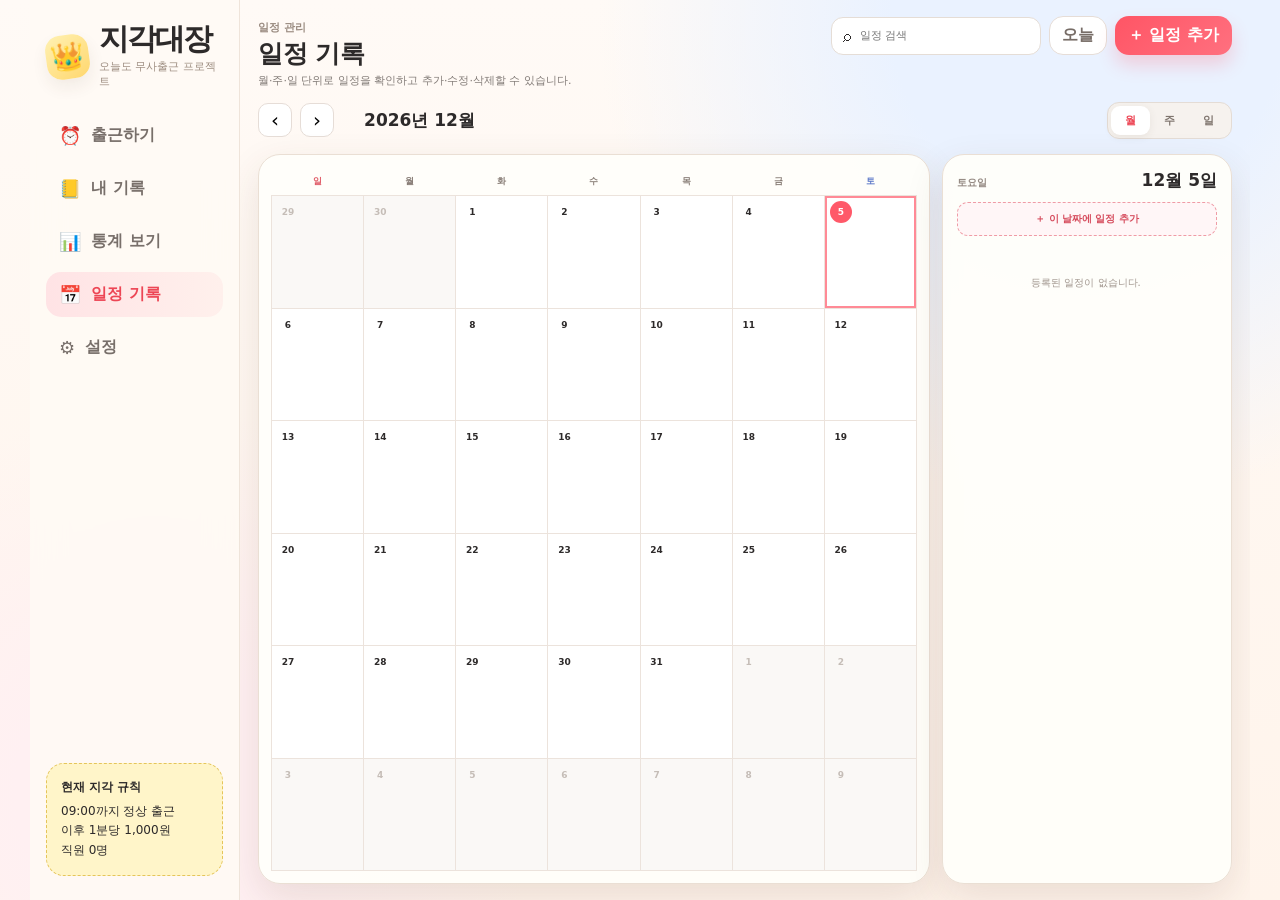
==== calendar.html @ e195a618 "first commit 일정과 지각 벌금 구현" ====
<!doctype html>
<html lang="ko">
<head>
  <meta charset="utf-8">
  <meta name="viewport" content="width=device-width,initial-scale=1">
  <meta name="theme-color" content="#fff7ed">
  <title>일정 기록 | 지각대장</title>
  <link rel="icon" type="image/svg+xml" href="./favicon.svg">
  <link rel="stylesheet" href="./style.css">
</head>
<body data-page="calendar">
<div class="app-shell">
  <aside class="sidebar">
    <div class="brand"><div class="brand-mark">👑</div><div><h1>지각대장</h1><p>오늘도 무사출근 프로젝트</p></div></div>
    <nav class="nav">
      <a class="nav-item" href="./index.html"><span class="nav-emoji">⏰</span><span>출근하기</span></a>
      <a class="nav-item" href="./records.html"><span class="nav-emoji">📒</span><span>내 기록</span></a>
      <a class="nav-item" href="./stats.html"><span class="nav-emoji">📊</span><span>통계 보기</span></a>
      <a class="nav-item active" href="./calendar.html"><span class="nav-emoji">📅</span><span>일정 기록</span></a>
      <a class="nav-item" href="./settings.html"><span class="nav-emoji">⚙️</span><span>설정</span></a>
    </nav>
    <div class="sidebar-note"><strong>현재 지각 규칙</strong><p><span id="ruleStart">09:00</span>까지 정상 출근<br>이후 1분당 <span id="ruleFee">1,000원</span><br><span id="ruleEmployees">직원 0명</span></p></div>
  </aside>

  <main class="calendar-page-v19">
    <header class="calendar-head-v19">
      <div>
        <span class="eyebrow">일정 관리</span>
        <h2>일정 기록</h2>
        <p>월·주·일 단위로 일정을 확인하고 추가·수정·삭제할 수 있습니다.</p>
      </div>
      <div class="calendar-head-actions-v19">
        <div class="calendar-search-v19"><span>⌕</span><input id="calendarSearch" type="search" placeholder="일정 검색"></div>
        <button class="ghost-btn big" id="calendarTodayBtn" type="button">오늘</button>
        <button class="primary-btn calendar-add-v19" id="calendarAddBtn" type="button">＋ 일정 추가</button>
      </div>
    </header>

    <section class="calendar-toolbar-v19">
      <div class="calendar-nav-v19">
        <button id="calendarPrevBtn" type="button" aria-label="이전">‹</button>
        <button id="calendarNextBtn" type="button" aria-label="다음">›</button>
        <strong id="calendarTitle">2026년 9월</strong>
      </div>
      <div class="calendar-segment-v19" role="group" aria-label="보기 방식">
        <button class="active" data-cal-view="month" type="button">월</button>
        <button data-cal-view="week" type="button">주</button>
        <button data-cal-view="day" type="button">일</button>
      </div>
    </section>

    <section class="calendar-workspace-v19">
      <article class="card calendar-main-v19">
        <div id="calendarView" class="calendar-view-v19"></div>
      </article>
      <aside class="card calendar-agenda-v19">
        <div class="agenda-date-v19"><span id="agendaWeekday">오늘</span><strong id="agendaDate">9월 22일</strong></div>
        <button class="agenda-add-v19" id="agendaAddBtn" type="button">＋ 이 날짜에 일정 추가</button>
        <div id="agendaList" class="agenda-list-v19"></div>
      </aside>
    </section>
  </main>
</div>

<dialog id="eventDialog" class="event-dialog-v19">
  <form id="eventForm" method="dialog" class="event-form-v19">
    <div class="dialog-head"><h3 id="eventDialogTitle">새 일정</h3><button type="button" id="eventCloseBtn">✕</button></div>
    <input id="eventId" type="hidden">
    <label>제목<input id="eventTitleInput" type="text" maxlength="60" placeholder="일정 제목" required></label>
    <label>날짜<input id="eventDateInput" type="date" required></label>
    <label class="all-day-field-v20">
      <span>종일 일정</span>
      <span class="all-day-control-v20">
        <span class="all-day-text-v20">종일 일정으로 등록</span>
        <input id="eventAllDayInput" type="checkbox">
      </span>
    </label>
    <div class="event-two-v19" id="eventTimeRow">
      <label>시작<input id="eventStartInput" type="time" value="09:00"></label>
      <label>종료<input id="eventEndInput" type="time" value="10:00"></label>
    </div>
    <div class="event-two-v19">
      <label>분류<select id="eventCategoryInput"><option value="work">업무</option><option value="important">중요</option><option value="personal">개인</option><option value="etc">기타</option></select></label>
      <label>반복<select id="eventRepeatInput"><option value="none">반복 안 함</option><option value="daily">매일</option><option value="weekly">매주</option><option value="monthly">매월</option></select></label>
    </div>
    <label>메모<textarea id="eventNotesInput" rows="4" maxlength="500" placeholder="메모를 입력하세요"></textarea></label>
    <div class="event-dialog-actions-v19">
      <button class="ghost-btn danger-ghost-v19" id="eventDeleteBtn" type="button">삭제</button>
      <span></span>
      <button class="ghost-btn" id="eventCancelBtn" type="button">취소</button>
      <button class="primary-btn" id="eventSaveBtn" type="submit">저장</button>
    </div>
  </form>
</dialog>

<script src="./app.js"></script>
<script src="./calendar.js"></script>
</body>
</html>
---- style.css ----
:root{--bg:#fff9f3;--paper:#fffefa;--ink:#2d2a2a;--muted:#817a76;--red:#ff5565;--red2:#ff707f;--line:#eadfd4;--yellow-soft:#fff5c9;--shadow:0 14px 38px rgba(87,60,41,.12);--radius:22px}
*{box-sizing:border-box}html,body{margin:0;height:100%;overflow:hidden;font-family:Pretendard,"Noto Sans KR",system-ui,-apple-system,sans-serif;color:var(--ink);background:radial-gradient(circle at 85% 2%,#eaf2ff 0 14%,transparent 35%),radial-gradient(circle at 12% 88%,#fff0f2 0 10%,transparent 28%),linear-gradient(180deg,#fffaf6,#fff4eb)}a{text-decoration:none;color:inherit}button,input{font:inherit}
.app-shell{width:min(1220px,calc(100vw - 28px));height:100dvh;margin:0 auto;display:grid;grid-template-columns:210px minmax(0,1fr)}
.sidebar{height:100dvh;padding:24px 16px;border-right:1px solid #efe4da;background:rgba(255,250,245,.92);backdrop-filter:blur(16px);display:flex;flex-direction:column;gap:24px}.brand{display:flex;gap:10px;align-items:center}.brand-mark{width:44px;height:44px;display:grid;place-items:center;border-radius:15px;background:linear-gradient(145deg,#fff1b2,#ffd76e);box-shadow:0 8px 16px rgba(87,60,41,.08);font-size:27px;transform:rotate(-8deg)}.brand h1{font-size:30px;line-height:1;margin:0;font-weight:950;letter-spacing:-2px}.brand p{margin:5px 0 0;color:#9d8d80;font-size:11px}.nav{display:grid;gap:8px}.nav-item{display:flex;gap:10px;align-items:center;padding:12px 13px;border-radius:15px;color:#786f6a;font-weight:800}.nav-item:hover,.nav-item.active{background:linear-gradient(90deg,#ffe3e5,#fff0ec);color:#ed4655}.nav-emoji{font-size:18px}.sidebar-note{margin-top:auto;background:var(--yellow-soft);border:1px dashed #e5c55a;border-radius:18px;padding:14px;font-size:12px;line-height:1.65}.sidebar-note p{margin:4px 0 0}
.main-page{height:100dvh;overflow:hidden;padding:18px 20px 16px;min-width:0}.page-head{height:88px;display:flex;align-items:flex-start;justify-content:space-between;gap:16px}.eyebrow{font-size:11px;color:#9a8b80;font-weight:800}.page-head h2{margin:3px 0 5px;font-size:25px;letter-spacing:-.5px}.page-head p{margin:0;color:var(--muted);font-size:12px}.clock-box{background:#252427;color:#fff;border-radius:16px;padding:9px 16px;min-width:160px;text-align:center;box-shadow:var(--shadow)}.clock-box span{display:block;color:#c7c1bd;font-size:10px}.clock-box strong{font-size:21px;letter-spacing:1px}.clock-box.mini strong{font-size:18px}
.card{background:rgba(255,254,250,.97);border:1px solid var(--line);border-radius:var(--radius);box-shadow:var(--shadow);min-width:0}.section-heading{display:flex;justify-content:space-between;align-items:center;margin-bottom:10px}.section-heading.compact{margin-bottom:12px}.section-heading>div{display:flex;gap:8px;align-items:center}.section-heading h3{margin:0;font-size:16px}.primary-btn,.ghost-btn{display:inline-flex;align-items:center;justify-content:center;border:0;border-radius:14px;padding:12px 16px;font-weight:900;cursor:pointer}.primary-btn{background:linear-gradient(135deg,var(--red),var(--red2));color:#fff;box-shadow:0 10px 18px rgba(255,79,95,.22)}.ghost-btn{border:1px solid #e6ddd7;background:#fff;color:#776d67;padding:8px 12px}.status-pill{font-size:10px;background:#edf7ee;color:#417f49;border:1px solid #cde8d1;border-radius:99px;padding:6px 9px;font-weight:800;white-space:nowrap}

/* merged landing */
.landing-grid{height:calc(100dvh - 124px);display:grid;grid-template-columns:repeat(3,minmax(0,1fr));grid-template-rows:minmax(300px,1.08fr) minmax(260px,.92fr);gap:14px}.hero-panel{grid-column:1/-1;position:relative;overflow:hidden;background:#edf3fc}.hero-bg{position:absolute;inset:0;width:100%;height:100%;object-fit:cover;object-position:center center}.duck-runner{position:absolute;left:50%;bottom:2%;width:min(25vw,320px);height:auto;z-index:2;transform-origin:center bottom;animation:duckRun .95s ease-in-out infinite;filter:drop-shadow(0 12px 14px rgba(0,0,0,.12))}.duck-shadow{position:absolute;left:50%;bottom:2%;width:min(18vw,220px);height:18px;border-radius:999px;background:radial-gradient(ellipse,rgba(70,55,45,.28),transparent 70%);transform:translateX(-50%);z-index:1;animation:shadowRun .95s ease-in-out infinite}.hero-overlay-badge{position:absolute;left:18px;bottom:16px;z-index:3;background:rgba(255,255,255,.92);border:1px solid rgba(66,55,48,.12);border-radius:999px;padding:8px 12px;font-size:10px;font-weight:900}
.summary-card{padding:18px;display:flex;flex-direction:column;gap:14px}.summary-title{display:flex;justify-content:space-between;gap:10px}.kicker{font-size:12px;color:#9d8d80;font-weight:800}.summary-title strong{display:block;font-size:34px;color:#d91e32;margin-top:4px}.summary-title p{margin:3px 0 0;color:#776e67;font-size:12px}.summary-metrics{display:grid;grid-template-columns:repeat(2,1fr);gap:10px;flex:1}.summary-metrics div{background:#fff7f4;border:1px solid #f0e1d8;border-radius:14px;padding:14px 10px;text-align:center}.summary-metrics b{display:block;font-size:18px}.summary-metrics span{font-size:10px;color:#948a84}
.checkin-card{padding:18px}.checkin-form{display:grid;gap:12px}.checkin-form label{display:grid;gap:7px;font-size:12px;font-weight:800}.checkin-form input{width:100%;border:1px solid #ded8d3;border-radius:12px;padding:12px 13px;background:#fff}.checkin-form small{font-size:10px;color:#aaa09a}.checkin-form .primary-btn{margin-top:6px}
.compact-result{padding:18px;display:grid;grid-template-rows:auto 1fr auto;gap:14px}.result-message{display:grid;gap:6px}.result-message p{margin:0;font-size:11px;color:#837972}.danger-pill{justify-self:start;background:#eee;color:#666;padding:5px 10px;border-radius:99px;font-size:10px;font-weight:900}.danger-pill.late{background:#ff4f5f;color:#fff}.danger-pill.safe{background:#54bd73;color:#fff}.result-numbers{display:grid;grid-template-columns:repeat(3,1fr);gap:10px}.result-number{background:#fff7f4;border:1px solid #f0e1d8;border-radius:14px;padding:14px 10px;text-align:center}.result-number span{display:block;font-size:10px;color:#857b74;font-weight:800}.result-number b{font-size:22px}.result-number.fee b{color:#d91e32}.quote{align-self:end;font-weight:900;color:#566175;line-height:1.5;font-size:13px}

/* records */
.records-page-grid{height:calc(100dvh - 124px)}.table-card.full{height:100%;padding:18px;display:flex;flex-direction:column}.heading-actions{display:flex;align-items:center;gap:8px}.soft-label{background:#fff2f3;color:#ba5260;border-radius:999px;padding:6px 10px;font-size:10px;font-weight:900}.table-wrap{border:1px solid #f0e8df;border-radius:12px}.table-wrap.tall{flex:1;overflow:auto}table{width:100%;border-collapse:collapse;font-size:11px}th,td{padding:10px 8px;text-align:center;border-bottom:1px solid #eee4dd}th{position:sticky;top:0;background:#faf6f2;color:#786e67}tr:last-child td{border-bottom:none}.late-row{background:#fff2f3}.delete-btn{border:0;background:transparent;color:#bd6d74;cursor:pointer;font-weight:900}.empty-row td{padding:38px 8px;color:#9c928b}

/* stats */
.stats-page{height:calc(100dvh - 124px);display:grid;grid-template-rows:96px 1fr;gap:14px}.metric-grid.compact{display:grid;grid-template-columns:repeat(4,1fr);gap:10px}.metric{padding:13px 14px;display:flex;align-items:center;gap:10px}.metric>span{font-size:27px}.metric small{display:block;font-size:10px;font-weight:900;color:#665d57}.metric strong{display:block;font-size:20px;color:#d72d3f}.metric em{font-size:9px;color:#988f89;font-style:normal}.stats-charts{display:grid;grid-template-columns:1.2fr .8fr;gap:14px;min-height:0}.chart-card,.donut-card{padding:16px;min-height:0}.bar-chart{height:calc(100% - 10px);display:flex;align-items:flex-end;gap:4px;padding:12px 6px 24px;background:repeating-linear-gradient(to top,transparent 0 44px,#f3ece6 45px 46px);overflow:hidden}.bar-item{min-width:0;flex:1;height:100%;display:flex;align-items:flex-end;justify-content:center;position:relative}.bar{width:76%;min-height:2px;border-radius:5px 5px 2px 2px;background:linear-gradient(180deg,#ff9aa2,#ff5966);animation:growBar .65s ease both}.bar.today{background:linear-gradient(180deg,#7db4ff,#4f7bd9)}.bar-label{position:absolute;bottom:-18px;font-size:8px;color:#8b827c}.donut-wrap{height:calc(100% - 30px);display:grid;grid-template-columns:145px 1fr;gap:14px;align-items:center}.donut{width:145px;height:145px;border-radius:50%;display:grid;place-items:center;position:relative;background:conic-gradient(#ece9e5 0 100%)}.donut:after{content:"";width:84px;height:84px;background:#fffefa;border-radius:50%;position:absolute}.donut>div{z-index:2;text-align:center}.donut span{display:block;font-size:9px}.donut strong{font-size:14px}.legend{display:grid;gap:6px;font-size:9px;max-height:220px;overflow:auto}.legend-item{display:grid;grid-template-columns:9px 1fr auto;gap:6px;align-items:center}.legend-dot{width:9px;height:9px;border-radius:3px}

/* settings */
.settings-page{height:calc(100dvh - 124px);display:grid;place-items:center}.settings-card{width:min(520px,100%);padding:24px;display:grid;gap:16px}.settings-card label{display:grid;gap:7px;font-weight:800;font-size:12px}.settings-card input{width:100%;border:1px solid #ded8d3;border-radius:12px;padding:12px 13px;background:#fff}.settings-preview{padding:14px;border-radius:14px;background:#fff6d9;border:1px dashed #e5c55a}.settings-preview span{display:block;font-size:9px;color:#8c7a55}.settings-preview strong{font-size:13px}

@keyframes duckRun{0%,100%{transform:translate(-14px,0) rotate(-1deg)}25%{transform:translate(0,-9px) rotate(.5deg)}50%{transform:translate(14px,0) rotate(1deg)}75%{transform:translate(0,-8px) rotate(0)}}@keyframes shadowRun{0%,50%,100%{transform:translateX(-50%) scaleX(1);opacity:.26}25%,75%{transform:translateX(-50%) scaleX(.88);opacity:.16}}@keyframes growBar{from{transform:scaleY(.2);opacity:.3}to{transform:scaleY(1);opacity:1}}

@media(max-width:980px){.app-shell{width:100%;grid-template-columns:76px minmax(0,1fr)}.brand div:last-child,.nav-item span,.sidebar-note{display:none}.brand{justify-content:center}.nav-item{justify-content:center}.main-page{padding:14px}.landing-grid{grid-template-columns:1fr 1fr;grid-template-rows:minmax(240px,.95fr) repeat(2,minmax(180px,.5fr))}.hero-panel{grid-column:1/-1}.summary-card{grid-column:1/2}.checkin-card{grid-column:2/3}.compact-result{grid-column:1/-1}.duck-runner{width:min(28vw,270px)}.duck-shadow{width:min(20vw,170px)}.stats-page{grid-template-rows:154px 1fr}.metric-grid.compact{grid-template-columns:repeat(2,1fr)}.stats-charts{grid-template-columns:1fr 1fr}}
@media(max-width:680px){.app-shell{display:block}.sidebar{position:fixed;bottom:0;left:0;right:0;width:100%;height:62px;z-index:20;padding:6px 8px;border-top:1px solid #e9ddd4;border-right:0}.brand,.sidebar-note{display:none}.nav{grid-template-columns:repeat(4,1fr);display:grid}.nav-item{padding:8px 4px}.nav-emoji{font-size:17px}.main-page{height:calc(100dvh - 62px);padding:10px 10px 8px}.page-head{height:76px}.page-head p{display:none}.clock-box{min-width:122px;padding:8px 10px}.landing-grid,.records-page-grid,.stats-page,.settings-page{height:calc(100dvh - 150px)}.landing-grid{grid-template-columns:1fr;grid-template-rows:minmax(220px,.9fr) minmax(140px,.45fr) minmax(220px,.65fr) minmax(180px,.55fr)}.hero-panel,.summary-card,.checkin-card,.compact-result{grid-column:auto}.hero-bg{object-fit:cover}.duck-runner{width:54%;left:50%}.duck-shadow{width:36%;height:14px}.summary-title strong{font-size:28px}.summary-metrics{grid-template-columns:repeat(4,1fr);gap:6px}.summary-metrics div{padding:10px 6px}.result-numbers{grid-template-columns:repeat(3,1fr);gap:6px}.result-number{padding:10px 6px}.result-number b{font-size:18px}.quote{font-size:11px}.stats-page{grid-template-rows:120px 1fr}.metric-grid.compact{grid-template-columns:repeat(4,1fr);gap:5px}.metric{padding:7px;display:block;text-align:center}.metric>span{font-size:20px}.metric strong{font-size:15px}.metric em{display:none}.stats-charts{grid-template-columns:1fr}.donut-card{display:none}.table-card.full{padding:10px}th,td{padding:8px 5px;font-size:9px}.settings-card{padding:18px}}

/* v9 combined check-in home + centralized settings */
.combined-main{padding-bottom:14px}
.combined-head{height:82px}
.combined-grid{height:calc(100dvh - 112px);display:grid;grid-template-columns:minmax(0,1.35fr) minmax(320px,.8fr);grid-template-rows:minmax(0,1.25fr) auto auto;gap:12px;min-height:0}
.combined-hero{grid-row:1 / 4;position:relative;min-height:0;overflow:hidden;background:#eef3fb}
.combined-hero .hero-bg{object-fit:cover;object-position:center center}
.combined-duck{left:46%;bottom:2.5%;width:min(50%,390px)}
.combined-checkin{padding:16px;min-height:0}
.stacked-form{display:grid!important;grid-template-columns:1fr!important;gap:10px!important;height:auto!important}
.stacked-form label{display:grid;gap:5px;font-size:11px;font-weight:800}
.stacked-form select,.stacked-form input{width:100%;border:1px solid #ded8d3;border-radius:11px;padding:10px 11px;background:#fff;color:#34302e}
.stacked-form select:disabled{background:#f4f1ee;color:#aaa}
.stacked-form small{font-size:9px;color:#aaa09a}
.applied-rule{display:grid;grid-template-columns:1fr 1fr;gap:8px}
.applied-rule>div{background:#fff7f4;border:1px solid #f0e1d8;border-radius:12px;padding:9px 10px}
.applied-rule span{display:block;font-size:9px;color:#938983;font-weight:800}
.applied-rule strong{display:block;margin-top:2px;font-size:14px;color:#c74352}
.combined-summary{padding:13px 15px}
.combined-summary .summary-title{display:flex;justify-content:space-between;align-items:center}
.combined-summary .summary-title strong{display:block;font-size:25px;color:#d91e32}
.summary-mini{text-align:center;background:#fff3f4;border-radius:12px;padding:7px 10px;min-width:60px}.summary-mini span{display:block;font-size:15px;font-weight:900}.summary-mini small{font-size:8px;color:#9d8d80}
.compact-summary-metrics{display:grid;grid-template-columns:repeat(3,1fr);gap:7px;margin-top:8px}
.compact-summary-metrics>div{background:#faf7f3;border-radius:10px;padding:7px;text-align:center}.compact-summary-metrics b{display:block;font-size:14px}.compact-summary-metrics span{font-size:8px;color:#948a84}
.combined-result{padding:12px 14px;display:grid;grid-template-columns:1fr;gap:8px}
.combined-result .result-numbers{display:grid;grid-template-columns:repeat(3,1fr);gap:6px}
.combined-result .result-number{border-left:0;background:#faf7f3;border-radius:10px;padding:8px 9px}.combined-result .result-number b{font-size:19px}.combined-result .quote{font-size:10px}
.settings-wide{width:min(680px,100%)}
.settings-two-col{display:grid;grid-template-columns:1fr 1fr;gap:14px}.settings-card small{font-size:9px;color:#9b918a;font-weight:500}.employee-setting textarea{width:100%;resize:vertical;min-height:130px;border:1px solid #ded8d3;border-radius:12px;padding:11px 12px;font:inherit;background:#fff}.settings-preview em{display:block;margin-top:5px;font-style:normal;font-size:10px;color:#8d817a}
@media(max-width:900px){.combined-grid{grid-template-columns:1fr 330px}.combined-duck{width:55%;left:44%}.settings-two-col{grid-template-columns:1fr 1fr}}
@media(max-width:720px){.combined-head{height:72px}.combined-grid{height:calc(100dvh - 150px);grid-template-columns:1fr;grid-template-rows:42% 1fr;overflow:hidden}.combined-hero{grid-row:auto;min-height:0}.combined-checkin{overflow:auto}.combined-summary,.combined-result{display:none}.combined-duck{width:45%;left:48%}.settings-two-col{grid-template-columns:1fr}.settings-page{overflow:auto}.settings-card{margin-bottom:10px}.page-head p{display:none}}

/* v10 backup & restore */
.settings-page{overflow:auto;padding-bottom:10px}.settings-card.settings-wide{max-height:100%;overflow:auto}.backup-panel{margin-top:4px;padding-top:16px;border-top:1px dashed #e7dbd1;display:grid;gap:12px}.backup-head{display:flex;align-items:flex-start;justify-content:space-between;gap:16px}.backup-head h3{margin:2px 0 4px;font-size:17px}.backup-head p{margin:0;color:#8a817b;font-size:10px;line-height:1.55}.backup-badge{white-space:nowrap;background:#eef4ff;color:#4f6f9d;border:1px solid #d9e4f5;border-radius:999px;padding:6px 10px;font-size:10px;font-weight:900}.backup-actions{display:grid;grid-template-columns:auto 1fr auto;gap:8px;align-items:center}.restore-file-input{position:absolute;width:1px;height:1px;opacity:0;pointer-events:none}.restore-file-label{display:flex;align-items:center;justify-content:center;min-height:38px;padding:9px 12px;border:1px solid #e6ddd7;background:#fff;border-radius:11px;font-size:11px;font-weight:900;color:#776d67;cursor:pointer;overflow:hidden;text-overflow:ellipsis;white-space:nowrap}.restore-file-label:hover{background:#fff8f5}.restore-btn{padding:10px 15px;font-size:11px}.restore-btn:disabled{opacity:.45;cursor:not-allowed;box-shadow:none}.restore-file-info{padding:9px 11px;border-radius:10px;background:#faf7f4;color:#796f69;font-size:10px;min-height:34px;display:flex;align-items:center}.backup-notice{font-size:9px;color:#a2775d;line-height:1.5;padding-left:2px}@media(max-width:620px){.backup-head{display:grid}.backup-actions{grid-template-columns:1fr 1fr}.backup-actions .restore-btn{grid-column:1/-1}.settings-card.settings-wide{overflow:auto}}


/* v11 - rebuilt check-in UI: one viewport, no clipping */
.checkin-main-v11{
  height:100dvh;
  overflow:hidden;
  padding:16px 18px;
  display:grid;
  grid-template-rows:72px 68px minmax(0,1fr);
  gap:10px;
}
.checkin-topbar-v11{
  display:flex;
  justify-content:space-between;
  align-items:flex-start;
  gap:16px;
  min-width:0;
}
.checkin-topbar-v11 h2{margin:2px 0 3px;font-size:25px;letter-spacing:-.5px}
.checkin-topbar-v11 p{margin:0;color:var(--muted);font-size:11px;white-space:nowrap;overflow:hidden;text-overflow:ellipsis;max-width:680px}
.checkin-kpi-v11{
  display:grid;
  grid-template-columns:1.25fr repeat(4,1fr);
  gap:8px;
  min-height:0;
}
.kpi-chip-v11{
  min-width:0;
  background:rgba(255,254,250,.96);
  border:1px solid var(--line);
  border-radius:16px;
  padding:9px 12px;
  box-shadow:0 8px 20px rgba(87,60,41,.07);
  display:flex;
  flex-direction:column;
  justify-content:center;
}
.kpi-chip-v11 span{font-size:9px;color:#8f857e;font-weight:800}
.kpi-chip-v11 strong{font-size:18px;line-height:1.15;color:#2f3c58;white-space:nowrap;overflow:hidden;text-overflow:ellipsis}
.kpi-chip-v11:first-child strong{color:#d91e32;font-size:20px}
.checkin-workspace-v11{
  min-height:0;
  display:grid;
  grid-template-columns:minmax(0,1.25fr) minmax(330px,.8fr);
  gap:12px;
}
.hero-v11{
  min-height:0;
  position:relative;
  overflow:hidden;
  display:grid;
  place-items:center;
  background:linear-gradient(180deg,#eef3fb,#f8f0e4);
}
.hero-bg-v11{
  position:absolute;
  inset:0;
  width:100%;
  height:100%;
  object-fit:contain;
  object-position:center center;
  z-index:1;
}
.duck-v11{
  position:absolute;
  z-index:3;
  left:48%;
  bottom:3%;
  width:min(45%,340px);
  height:auto;
  transform-origin:center bottom;
  animation:duckRun .95s ease-in-out infinite;
  filter:drop-shadow(0 12px 14px rgba(0,0,0,.13));
}
.duck-shadow-v11{
  position:absolute;
  z-index:2;
  left:50%;
  bottom:3%;
  width:min(30%,210px);
  height:18px;
  border-radius:999px;
  background:radial-gradient(ellipse,rgba(70,55,45,.28),transparent 70%);
  transform:translateX(-50%);
  animation:shadowRun .95s ease-in-out infinite;
}
.checkin-side-v11{
  min-height:0;
  display:grid;
  grid-template-rows:minmax(0,1.12fr) minmax(190px,.88fr);
  gap:12px;
}
.input-card-v11{
  min-height:0;
  padding:14px 15px;
  overflow:hidden;
  display:flex;
  flex-direction:column;
}
.input-card-v11 .section-heading{margin-bottom:8px;flex:0 0 auto}
.status-pill{font-size:9px;padding:5px 8px;border-radius:999px;background:#edf7ee;color:#417f49;border:1px solid #cde8d1;font-weight:900;white-space:nowrap}
.form-v11{
  min-height:0;
  display:grid;
  grid-template-rows:auto auto auto auto;
  gap:8px;
  flex:1;
}
.field-v11{display:grid;gap:4px;min-height:0;font-size:11px;font-weight:900}
.field-v11 select,.field-v11 input{
  width:100%;
  min-height:38px;
  border:1px solid #ded8d3;
  border-radius:10px;
  padding:9px 10px;
  background:#fff;
  color:#34302e;
  outline:none;
}
.field-v11 select:focus,.field-v11 input:focus{border-color:#ff8e98;box-shadow:0 0 0 3px #fff0f1}
.field-v11 small{font-size:8.5px;color:#aaa09a;font-weight:500;line-height:1.25}
.rule-strip-v11{
  display:grid;
  grid-template-columns:1fr 1fr;
  gap:7px;
}
.rule-strip-v11>div{
  background:#fff7f4;
  border:1px solid #f1e2da;
  border-radius:10px;
  padding:8px 9px;
}
.rule-strip-v11 span{display:block;font-size:8px;color:#988d86;font-weight:800}
.rule-strip-v11 strong{display:block;font-size:14px;color:#334a73;white-space:nowrap}
.submit-v11{min-height:39px;padding:9px 12px;font-size:13px}
.result-v11{
  min-height:0;
  padding:12px 14px;
  display:grid;
  grid-template-rows:auto auto auto;
  gap:8px;
  overflow:hidden;
}
.result-head-v11{display:grid;grid-template-columns:auto minmax(0,1fr);gap:8px;align-items:start}
.result-head-v11 strong{display:block;font-size:12px;line-height:1.35;white-space:normal}
.result-head-v11 p{margin:2px 0 0;font-size:9px;color:#877d76;line-height:1.3}
.result-grid-v11{display:grid;grid-template-columns:repeat(3,minmax(0,1fr));gap:6px}
.result-grid-v11>div{background:#faf7f3;border:1px solid #eee5de;border-radius:10px;padding:8px 7px;min-width:0}
.result-grid-v11 span{display:block;font-size:8px;color:#8c827b;font-weight:800}
.result-grid-v11 b{display:block;font-size:17px;white-space:nowrap;overflow:hidden;text-overflow:ellipsis}
.result-grid-v11 .fee b{color:#d91e32}
.quote-v11{font-size:9.5px;line-height:1.35;color:#566175;white-space:nowrap;overflow:hidden;text-overflow:ellipsis}

@media(max-width:1050px){
  .checkin-main-v11{grid-template-rows:66px 60px minmax(0,1fr);padding:12px}
  .checkin-workspace-v11{grid-template-columns:minmax(0,1fr) 330px}
  .duck-v11{width:min(43%,290px);left:47%}
  .checkin-topbar-v11 p{max-width:520px}
  .kpi-chip-v11 strong{font-size:16px}
  .kpi-chip-v11:first-child strong{font-size:18px}
}
@media(max-width:860px){
  .checkin-main-v11{grid-template-rows:62px 56px minmax(0,1fr)}
  .checkin-workspace-v11{grid-template-columns:1fr 300px;gap:9px}
  .checkin-kpi-v11{gap:6px}.kpi-chip-v11{padding:7px 8px}
  .duck-v11{width:40%;left:46%}
  .field-v11 select,.field-v11 input{min-height:35px;padding:7px 9px}
  .input-card-v11{padding:11px 12px}.result-v11{padding:10px 11px}
}
@media(max-width:680px){
  body{overflow:hidden}
  .checkin-main-v11{height:calc(100dvh - 62px);grid-template-rows:58px 48px minmax(0,1fr);padding:8px;gap:7px}
  .checkin-topbar-v11 p{display:none}.checkin-topbar-v11 h2{font-size:20px}
  .checkin-topbar-v11 .clock-box{min-width:116px;padding:6px 8px}
  .checkin-topbar-v11 .clock-box strong{font-size:16px}
  .checkin-kpi-v11{grid-template-columns:1.35fr repeat(4,1fr);gap:4px}
  .kpi-chip-v11{padding:5px 6px;border-radius:10px}.kpi-chip-v11 span{font-size:7px}.kpi-chip-v11 strong,.kpi-chip-v11:first-child strong{font-size:13px}
  .checkin-workspace-v11{grid-template-columns:1fr;grid-template-rows:34% minmax(0,1fr);gap:7px}
  .checkin-side-v11{grid-template-rows:minmax(0,1fr) 132px;gap:7px}
  .hero-v11{min-height:0}.hero-bg-v11{object-fit:contain}.duck-v11{width:31%;left:47%;bottom:1%}.duck-shadow-v11{width:22%;height:10px;bottom:1%}
  .input-card-v11{padding:8px 9px}.input-card-v11 .section-heading{margin-bottom:4px}.section-heading h3{font-size:12px}
  .form-v11{gap:5px}.field-v11{font-size:9px;gap:2px}.field-v11 select,.field-v11 input{min-height:31px;padding:5px 7px;font-size:10px}.field-v11 small{display:none}
  .rule-strip-v11>div{padding:5px 6px}.rule-strip-v11 span{font-size:6.5px}.rule-strip-v11 strong{font-size:11px}.submit-v11{min-height:31px;padding:5px 8px;font-size:10px}
  .result-v11{padding:7px 8px;gap:5px}.result-head-v11 strong{font-size:9px}.result-head-v11 p{font-size:7px}.danger-pill{font-size:7px;padding:4px 6px}.result-grid-v11>div{padding:5px}.result-grid-v11 span{font-size:6.5px}.result-grid-v11 b{font-size:12px}.quote-v11{display:none}
}


/* v12 - clear character stage: no form/result container can cover the running duck */
.checkin-workspace-v11{
  grid-template-columns:minmax(0,1.38fr) minmax(340px,.82fr);
  align-items:stretch;
}
.hero-v12{
  min-width:0;
  min-height:0;
  position:relative;
  overflow:hidden;
  background:#eef3fb;
  isolation:isolate;
}
.hero-bg-v12{
  position:absolute;
  inset:0;
  width:100%;
  height:100%;
  object-fit:cover;
  object-position:center center;
  z-index:0;
}
.hero-v12::after{
  content:"";
  position:absolute;
  inset:0;
  z-index:1;
  pointer-events:none;
  background:linear-gradient(180deg,rgba(255,255,255,.02),rgba(255,247,235,.05) 62%,rgba(255,244,227,.18));
}
.duck-stage-v12{
  position:absolute;
  inset:7% 4% 3% 4%;
  z-index:3;
  pointer-events:none;
}
.duck-runner-v12{
  position:absolute;
  left:50%;
  bottom:2%;
  width:min(62%,460px);
  max-height:82%;
  object-fit:contain;
  transform-origin:50% 88%;
  filter:drop-shadow(0 16px 18px rgba(55,45,38,.16));
  animation:duckRunV12 .82s ease-in-out infinite;
  will-change:transform;
}
.duck-shadow-v12{
  position:absolute;
  left:51%;
  bottom:1.5%;
  width:min(40%,270px);
  height:24px;
  border-radius:999px;
  background:radial-gradient(ellipse at center,rgba(71,55,43,.31) 0%,rgba(71,55,43,.18) 42%,rgba(71,55,43,0) 74%);
  transform:translateX(-50%);
  animation:duckShadowV12 .82s ease-in-out infinite;
}
.hero-caption-v12{
  position:absolute;
  left:16px;
  bottom:14px;
  z-index:5;
  padding:7px 11px;
  border:1px solid rgba(68,56,47,.11);
  border-radius:999px;
  background:rgba(255,255,255,.88);
  backdrop-filter:blur(8px);
  color:#62564f;
  font-size:9px;
  font-weight:900;
  box-shadow:0 8px 18px rgba(80,62,48,.08);
}
.checkin-side-v11{
  position:relative;
  z-index:6;
  min-width:0;
}
.input-card-v11,.result-v11{
  position:relative;
  z-index:6;
}
@keyframes duckRunV12{
  0%{transform:translateX(-50%) translate(-8px,0) rotate(-1.5deg) scale(1)}
  20%{transform:translateX(-50%) translate(-3px,-13px) rotate(.7deg) scale(1.008)}
  40%{transform:translateX(-50%) translate(5px,0) rotate(1.2deg) scale(1)}
  60%{transform:translateX(-50%) translate(10px,-12px) rotate(-.3deg) scale(1.01)}
  80%{transform:translateX(-50%) translate(2px,0) rotate(.6deg) scale(1)}
  100%{transform:translateX(-50%) translate(-8px,0) rotate(-1.5deg) scale(1)}
}
@keyframes duckShadowV12{
  0%,40%,80%,100%{transform:translateX(-50%) scaleX(1);opacity:.3}
  20%,60%{transform:translateX(-50%) scaleX(.84);opacity:.17}
}
@media(max-width:1050px){
  .checkin-workspace-v11{grid-template-columns:minmax(0,1.2fr) 330px}
  .duck-runner-v12{width:min(64%,400px);max-height:80%}
}
@media(max-width:860px){
  .checkin-workspace-v11{grid-template-columns:minmax(0,1fr) 300px}
  .duck-runner-v12{width:min(67%,350px);max-height:78%}
  .duck-stage-v12{inset:7% 2% 3% 2%}
}
@media(max-width:680px){
  .checkin-workspace-v11{grid-template-columns:1fr;grid-template-rows:38% minmax(0,1fr)}
  .hero-v12{min-height:0}
  .hero-bg-v12{object-fit:cover;object-position:center center}
  .duck-stage-v12{inset:3% 2% 1% 2%}
  .duck-runner-v12{width:min(42%,245px);max-height:88%;left:50%;bottom:0}
  .duck-shadow-v12{width:min(28%,150px);height:13px;bottom:0}
  .hero-caption-v12{left:10px;bottom:8px;font-size:7px;padding:5px 8px}
}
@media(prefers-reduced-motion:reduce){
  .duck-runner-v12,.duck-shadow-v12{animation:none!important}
}


/* ===== v13 check-in rebuild: character stage is always visible ===== */
.checkin-v13{
  height:100dvh;
  min-width:0;
  overflow:hidden;
  padding:18px;
  display:grid;
  grid-template-rows:82px minmax(0,1fr);
  gap:12px;
}
.checkin-v13-head{
  min-width:0;
  display:flex;
  align-items:flex-start;
  justify-content:space-between;
  gap:18px;
}
.checkin-v13-head h2{margin:3px 0 3px;font-size:27px;letter-spacing:-.6px}
.checkin-v13-head p{margin:0;color:var(--muted);font-size:11px;white-space:nowrap;overflow:hidden;text-overflow:ellipsis;max-width:700px}

.checkin-v13-body{
  min-height:0;
  display:grid;
  grid-template-columns:minmax(520px,1.2fr) minmax(420px,.8fr);
  gap:14px;
}
.character-stage-v13{
  position:relative;
  min-width:0;
  min-height:0;
  overflow:hidden;
  background:#eef3fb;
  isolation:isolate;
}
.character-bg-v13{
  position:absolute;
  inset:0;
  width:100%;
  height:100%;
  object-fit:cover;
  object-position:center center;
  z-index:0;
}
.character-stage-v13::after{
  content:"";
  position:absolute;
  inset:0;
  z-index:1;
  pointer-events:none;
  background:linear-gradient(180deg,rgba(255,255,255,.02),rgba(255,247,238,.08) 70%,rgba(255,244,229,.2));
}
.character-duck-wrap-v13{
  position:absolute;
  inset:0;
  z-index:3;
  pointer-events:none;
}
.character-duck-v13{
  position:absolute;
  left:50%;
  bottom:5%;
  width:min(58%,520px);
  max-height:78%;
  object-fit:contain;
  transform-origin:50% 88%;
  filter:drop-shadow(0 18px 20px rgba(55,45,38,.18));
  animation:duckRunV13 .82s ease-in-out infinite;
}
.character-shadow-v13{
  position:absolute;
  left:50%;
  bottom:4%;
  width:min(35%,300px);
  height:24px;
  border-radius:999px;
  background:radial-gradient(ellipse at center,rgba(71,55,43,.31) 0%,rgba(71,55,43,.18) 42%,rgba(71,55,43,0) 74%);
  transform:translateX(-50%);
  animation:duckShadowV13 .82s ease-in-out infinite;
}
.character-copy-v13{
  position:absolute;
  left:18px;
  bottom:16px;
  z-index:5;
  display:grid;
  gap:2px;
  max-width:260px;
  padding:9px 12px;
  border-radius:14px;
  background:rgba(255,255,255,.9);
  border:1px solid rgba(67,56,48,.1);
  backdrop-filter:blur(8px);
  box-shadow:0 8px 20px rgba(79,61,48,.08);
}
.character-copy-v13 strong{font-size:12px}
.character-copy-v13 span{font-size:8px;color:#8e837c}

.checkin-panel-v13{
  min-width:0;
  min-height:0;
  display:grid;
  grid-template-rows:76px minmax(0,1fr) 205px;
  gap:10px;
}
.kpi-row-v13{
  min-width:0;
  display:grid;
  grid-template-columns:1.25fr repeat(4,1fr);
  gap:7px;
}
.kpi-row-v13>div{
  min-width:0;
  padding:9px 10px;
  border:1px solid var(--line);
  border-radius:14px;
  background:rgba(255,254,250,.96);
  box-shadow:0 7px 18px rgba(87,60,41,.06);
  display:flex;
  flex-direction:column;
  justify-content:center;
}
.kpi-row-v13 span{font-size:8px;color:#8f857e;font-weight:800}
.kpi-row-v13 strong{font-size:16px;color:#2f3c58;white-space:nowrap;overflow:hidden;text-overflow:ellipsis}
.kpi-row-v13>div:first-child strong{font-size:19px;color:#d91e32}

.punch-card-v13{
  min-height:0;
  padding:14px;
  display:flex;
  flex-direction:column;
  overflow:hidden;
}
.punch-card-v13 .section-heading{margin-bottom:8px}
.punch-form-v13{
  min-height:0;
  flex:1;
  display:grid;
  grid-template-rows:auto auto auto auto;
  gap:8px;
}
.punch-form-v13 label{display:grid;gap:4px;font-size:11px;font-weight:900}
.punch-form-v13 select,.punch-form-v13 input{
  width:100%;
  min-height:38px;
  padding:9px 10px;
  border:1px solid #ded8d3;
  border-radius:10px;
  background:#fff;
  outline:none;
}
.punch-form-v13 select:focus,.punch-form-v13 input:focus{border-color:#ff8e98;box-shadow:0 0 0 3px #fff0f1}
.punch-form-v13 small{font-size:8px;color:#aaa09a;font-weight:500}
.rule-row-v13{display:grid;grid-template-columns:1fr 1fr;gap:7px}
.rule-row-v13>div{padding:8px 9px;border-radius:10px;background:#fff7f4;border:1px solid #f1e2da}
.rule-row-v13 span{display:block;font-size:8px;color:#988d86;font-weight:800}
.rule-row-v13 strong{display:block;font-size:14px;color:#334a73}
.punch-button-v13{min-height:40px;padding:9px 12px;font-size:13px}

.result-card-v13{
  min-height:0;
  padding:12px 14px;
  display:grid;
  grid-template-rows:auto auto auto;
  gap:8px;
  overflow:hidden;
}
.result-title-v13{display:grid;grid-template-columns:auto minmax(0,1fr);gap:8px;align-items:start}
.result-title-v13 strong{display:block;font-size:12px;line-height:1.35}
.result-title-v13 p{margin:2px 0 0;font-size:8.5px;color:#877d76}
.result-values-v13{display:grid;grid-template-columns:repeat(3,minmax(0,1fr));gap:6px}
.result-values-v13>div{min-width:0;padding:8px;border-radius:10px;background:#faf7f3;border:1px solid #eee5de}
.result-values-v13 span{display:block;font-size:8px;color:#8c827b;font-weight:800}
.result-values-v13 b{display:block;font-size:17px;white-space:nowrap;overflow:hidden;text-overflow:ellipsis}
.result-values-v13 .fee b{color:#d91e32}
.quote-v13{font-size:9.5px;color:#566175;font-weight:900;white-space:nowrap;overflow:hidden;text-overflow:ellipsis}

@keyframes duckRunV13{
  0%{transform:translateX(-50%) translate(-10px,0) rotate(-1.6deg) scale(1)}
  20%{transform:translateX(-50%) translate(-4px,-14px) rotate(.8deg) scale(1.01)}
  40%{transform:translateX(-50%) translate(6px,0) rotate(1.2deg) scale(1)}
  60%{transform:translateX(-50%) translate(12px,-13px) rotate(-.4deg) scale(1.01)}
  80%{transform:translateX(-50%) translate(3px,0) rotate(.7deg) scale(1)}
  100%{transform:translateX(-50%) translate(-10px,0) rotate(-1.6deg) scale(1)}
}
@keyframes duckShadowV13{
  0%,40%,80%,100%{transform:translateX(-50%) scaleX(1);opacity:.30}
  20%,60%{transform:translateX(-50%) scaleX(.84);opacity:.17}
}

@media(max-width:1180px){
  .checkin-v13{padding:12px;grid-template-rows:70px minmax(0,1fr)}
  .checkin-v13-body{grid-template-columns:minmax(430px,1.1fr) minmax(360px,.9fr)}
  .checkin-panel-v13{grid-template-rows:68px minmax(0,1fr) 185px}
  .character-duck-v13{width:min(62%,430px)}
}
@media(max-width:900px){
  .checkin-v13-body{grid-template-columns:minmax(360px,1fr) 330px}
  .kpi-row-v13{gap:4px}
  .kpi-row-v13>div{padding:6px 7px}
  .kpi-row-v13 strong,.kpi-row-v13>div:first-child strong{font-size:13px}
  .character-duck-v13{width:min(65%,350px)}
}
@media(max-width:720px){
  body{overflow:hidden}
  .checkin-v13{height:calc(100dvh - 62px);padding:8px;grid-template-rows:58px minmax(0,1fr);gap:7px}
  .checkin-v13-head p{display:none}
  .checkin-v13-head h2{font-size:20px}
  .checkin-v13-head .clock-box{min-width:116px;padding:6px 8px}
  .checkin-v13-head .clock-box strong{font-size:16px}
  .checkin-v13-body{grid-template-columns:1fr;grid-template-rows:38% minmax(0,1fr);gap:7px}
  .checkin-panel-v13{grid-template-rows:48px minmax(0,1fr) 120px;gap:6px}
  .character-duck-v13{width:min(44%,250px);max-height:88%;bottom:1%}
  .character-shadow-v13{height:12px;bottom:1%}
  .character-copy-v13{left:9px;bottom:7px;padding:6px 8px}
  .character-copy-v13 strong{font-size:9px}.character-copy-v13 span{display:none}
  .kpi-row-v13{grid-template-columns:1.3fr repeat(4,1fr);gap:4px}
  .kpi-row-v13>div{padding:5px 6px;border-radius:9px}
  .kpi-row-v13 span{font-size:6.5px}
  .kpi-row-v13 strong,.kpi-row-v13>div:first-child strong{font-size:11px}
  .punch-card-v13{padding:8px}
  .punch-card-v13 .section-heading{margin-bottom:4px}.punch-card-v13 .section-heading h3{font-size:11px}
  .punch-form-v13{gap:4px}
  .punch-form-v13 label{font-size:8px;gap:2px}
  .punch-form-v13 select,.punch-form-v13 input{min-height:29px;padding:4px 6px;font-size:9px}
  .punch-form-v13 small{display:none}
  .rule-row-v13>div{padding:4px 5px}.rule-row-v13 span{font-size:6px}.rule-row-v13 strong{font-size:9px}
  .punch-button-v13{min-height:28px;padding:4px 6px;font-size:9px}
  .result-card-v13{padding:6px 7px;gap:4px}
  .result-title-v13 strong{font-size:8px}.result-title-v13 p{font-size:6px}.danger-pill{font-size:6px;padding:3px 5px}
  .result-values-v13>div{padding:4px}.result-values-v13 span{font-size:6px}.result-values-v13 b{font-size:10px}
  .quote-v13{display:none}
}
@media(prefers-reduced-motion:reduce){
  .character-duck-v13,.character-shadow-v13{animation:none!important}
}


/* ===== v14 fixes: apply regenerated background + prevent checkin card clipping ===== */
body[data-page="checkin"] .checkin-v13{
  height: 100dvh;
  overflow: hidden;
  grid-template-rows: 74px minmax(0,1fr);
}
body[data-page="checkin"] .checkin-v13-body{
  align-items: stretch;
  min-height: 0;
}
body[data-page="checkin"] .character-stage-v13{
  background: #eef3fb;
}
body[data-page="checkin"] .character-bg-v13{
  object-fit: contain;
  object-position: center top;
  background: #eef3fb;
}
body[data-page="checkin"] .character-duck-v13{
  width: min(48%, 400px);
  max-height: 54%;
  bottom: 7%;
}
body[data-page="checkin"] .character-shadow-v13{
  width: min(29%, 230px);
  height: 18px;
  bottom: 6%;
}
body[data-page="checkin"] .character-copy-v13{
  max-width: 220px;
}
body[data-page="checkin"] .checkin-panel-v13{
  min-height: 0;
  display: grid;
  grid-template-rows: auto auto auto;
  align-content: start;
  gap: 10px;
  overflow-y: auto;
  overflow-x: hidden;
  padding-right: 4px;
}
body[data-page="checkin"] .checkin-panel-v13::-webkit-scrollbar{width:10px}
body[data-page="checkin"] .checkin-panel-v13::-webkit-scrollbar-thumb{background:#e5d8ce;border-radius:99px;border:2px solid #f7f1eb}
body[data-page="checkin"] .kpi-row-v13{
  grid-template-columns: 1.2fr repeat(4,1fr);
}
body[data-page="checkin"] .punch-card-v13,
body[data-page="checkin"] .result-card-v13{
  overflow: visible;
}
body[data-page="checkin"] .punch-form-v13{
  grid-template-rows: auto auto auto auto;
  gap: 10px;
}
body[data-page="checkin"] .punch-form-v13 label{
  gap: 5px;
}
body[data-page="checkin"] .punch-form-v13 select,
body[data-page="checkin"] .punch-form-v13 input{
  min-height: 42px;
}
body[data-page="checkin"] .rule-row-v13 > div{
  min-height: 58px;
  display: flex;
  flex-direction: column;
  justify-content: center;
}
body[data-page="checkin"] .punch-button-v13{
  min-height: 46px;
}
body[data-page="checkin"] .result-card-v13{
  grid-template-rows: auto auto;
}
body[data-page="checkin"] .quote-v13{
  white-space: normal;
  line-height: 1.45;
}
@media (max-width: 1180px){
  body[data-page="checkin"] .character-bg-v13{ object-fit: contain; }
  body[data-page="checkin"] .checkin-panel-v13{ gap: 8px; }
}
@media (max-width: 900px){
  body[data-page="checkin"] .checkin-v13-body{
    grid-template-columns: minmax(320px,1fr) 340px;
  }
  body[data-page="checkin"] .character-duck-v13{
    width: min(50%, 320px);
    max-height: 48%;
  }
}
@media (max-width: 720px){
  body[data-page="checkin"]{ overflow: auto; }
  body[data-page="checkin"] .checkin-v13{
    height: auto;
    min-height: calc(100dvh - 62px);
    overflow: visible;
    grid-template-rows: auto auto;
  }
  body[data-page="checkin"] .checkin-v13-head{
    align-items: center;
  }
  body[data-page="checkin"] .checkin-v13-body{
    grid-template-columns: 1fr;
    grid-template-rows: minmax(300px, 44vh) auto;
  }
  body[data-page="checkin"] .character-bg-v13{
    object-fit: contain;
    object-position: center top;
  }
  body[data-page="checkin"] .character-duck-v13{
    width: min(46%, 230px);
    max-height: 42%;
    bottom: 6%;
  }
  body[data-page="checkin"] .character-shadow-v13{
    width: min(28%, 150px);
    bottom: 5%;
    height: 14px;
  }
  body[data-page="checkin"] .checkin-panel-v13{
    overflow: visible;
    padding-right: 0;
  }
  body[data-page="checkin"] .kpi-row-v13{
    grid-template-columns: 1.15fr repeat(4, 1fr);
  }
  body[data-page="checkin"] .punch-form-v13 select,
  body[data-page="checkin"] .punch-form-v13 input{
    min-height: 36px;
    font-size: 12px;
  }
  body[data-page="checkin"] .rule-row-v13 > div{
    min-height: 50px;
  }
  body[data-page="checkin"] .punch-button-v13{
    min-height: 40px;
    font-size: 12px;
  }
  body[data-page="checkin"] .result-card-v13{
    min-height: auto;
  }
}

/* ===== v15: fully visible submit button + editable applied start time ===== */
body[data-page="checkin"] .checkin-panel-v13{
  grid-template-rows:auto auto auto;
  align-content:start;
  overflow-y:auto;
  padding-bottom:10px;
}
body[data-page="checkin"] .punch-card-v13{
  min-height:auto;
  overflow:visible;
  padding:13px 14px 14px;
}
body[data-page="checkin"] .punch-form-v13{
  display:grid;
  grid-template-rows:auto auto auto auto;
  gap:8px;
  min-height:auto;
  overflow:visible;
}
body[data-page="checkin"] .punch-button-v13{
  display:flex;
  width:100%;
  min-height:44px;
  height:44px;
  padding:10px 14px;
  margin:0;
  flex:0 0 44px;
  line-height:1;
  overflow:visible;
}
body[data-page="checkin"] .rule-row-v13{
  align-items:stretch;
}
body[data-page="checkin"] .editable-start-time-v15{
  display:flex;
  flex-direction:column;
  justify-content:center;
  gap:4px;
  cursor:text;
}
body[data-page="checkin"] .editable-start-time-v15 span{
  display:flex;
  align-items:center;
  justify-content:space-between;
  gap:8px;
}
body[data-page="checkin"] .editable-start-time-v15 em{
  font-size:7px;
  font-style:normal;
  color:#c46d78;
  background:#fff0f2;
  border-radius:999px;
  padding:2px 5px;
  white-space:nowrap;
}
body[data-page="checkin"] #appliedStartTime{
  width:100%;
  min-height:30px;
  border:0;
  border-bottom:1px dashed #d5b9b2;
  background:transparent;
  padding:0 2px 2px;
  color:#334a73;
  font-size:15px;
  font-weight:900;
  outline:none;
  cursor:pointer;
}
body[data-page="checkin"] #appliedStartTime:hover,
body[data-page="checkin"] #appliedStartTime:focus{
  border-bottom-color:#ff6474;
  color:#d44a5a;
}
@media(max-width:720px){
  body[data-page="checkin"] .punch-button-v13{
    min-height:38px;
    height:38px;
    flex-basis:38px;
  }
  body[data-page="checkin"] #appliedStartTime{
    min-height:24px;
    font-size:11px;
  }
  body[data-page="checkin"] .editable-start-time-v15 em{
    font-size:5.5px;
  }
}

/* ===== v17 compact result section so full block is visible ===== */
body[data-page="checkin"] .checkin-panel-v13{
  grid-template-rows: auto auto auto;
  align-content: start;
}
body[data-page="checkin"] .result-card-v13{
  padding: 9px 11px;
  gap: 6px;
  border-radius: 20px;
}
body[data-page="checkin"] .result-title-v13{
  grid-template-columns: auto minmax(0,1fr);
  gap: 7px;
  align-items: center;
}
body[data-page="checkin"] .result-title-v13 strong{
  font-size: 11px;
  line-height: 1.25;
}
body[data-page="checkin"] .result-title-v13 p{
  font-size: 8px;
  line-height: 1.3;
}
body[data-page="checkin"] .result-values-v13{
  gap: 5px;
}
body[data-page="checkin"] .result-values-v13 > div{
  padding: 6px 8px;
  border-radius: 9px;
}
body[data-page="checkin"] .result-values-v13 span{
  font-size: 7px;
}
body[data-page="checkin"] .result-values-v13 b{
  font-size: 15px;
  line-height: 1.12;
}
body[data-page="checkin"] .quote-v13{
  font-size: 8px;
  line-height: 1.35;
}
body[data-page="checkin"] .danger-pill{
  font-size: 9px;
  padding: 5px 8px;
}
@media (max-width: 1180px){
  body[data-page="checkin"] .result-card-v13{padding:8px 10px;gap:5px}
  body[data-page="checkin"] .result-title-v13 strong{font-size:10px}
  body[data-page="checkin"] .result-values-v13 b{font-size:14px}
}
@media (max-width: 720px){
  body[data-page="checkin"] .result-card-v13{padding:7px 8px;gap:4px}
  body[data-page="checkin"] .result-title-v13 strong{font-size:8px}
  body[data-page="checkin"] .result-title-v13 p{font-size:6px}
  body[data-page="checkin"] .result-values-v13 b{font-size:10px}
  body[data-page="checkin"] .quote-v13{display:none}
}

/* v18 - slightly shorter result value containers */
body[data-page="checkin"] .result-values-v13 > div{
  padding: 4px 7px;
  min-height: 44px;
}
body[data-page="checkin"] .result-values-v13 span{
  font-size: 6.5px;
  line-height: 1.05;
}
body[data-page="checkin"] .result-values-v13 b{
  font-size: 14px;
  line-height: 1.05;
  margin-top: 2px;
}
@media (max-width: 720px){
  body[data-page="checkin"] .result-values-v13 > div{
    padding: 3px 5px;
    min-height: 38px;
  }
  body[data-page="checkin"] .result-values-v13 b{
    font-size: 10px;
  }
}

/* ===== v19 check-in fit fixes ===== */
body[data-page="checkin"] .checkin-v13-body{
  align-items:start;
  overflow:hidden;
}
body[data-page="checkin"] .character-stage-v13{
  width:100%;
  height:auto;
  aspect-ratio:1 / 1;
  align-self:start;
  overflow:hidden;
}
body[data-page="checkin"] .character-bg-v13{
  width:100%;
  height:100%;
  object-fit:cover;
  object-position:center center;
}
body[data-page="checkin"] .character-duck-v13{
  width:min(47%,390px);
  max-height:50%;
  bottom:6%;
}
body[data-page="checkin"] .character-shadow-v13{
  width:min(28%,220px);
  height:16px;
  bottom:5%;
}
body[data-page="checkin"] .result-card-v13{
  padding:7px 9px;
  gap:4px;
  overflow:hidden;
}
body[data-page="checkin"] .result-title-v13{
  gap:6px;
}
body[data-page="checkin"] .result-title-v13 strong{
  font-size:10px;
  line-height:1.2;
}
body[data-page="checkin"] .result-title-v13 p{
  font-size:7px;
  line-height:1.15;
}
body[data-page="checkin"] .result-values-v13{
  gap:4px;
}
body[data-page="checkin"] .result-values-v13 > div{
  min-height:34px;
  padding:3px 6px;
  border-radius:8px;
}
body[data-page="checkin"] .result-values-v13 span{
  font-size:6px;
  line-height:1;
}
body[data-page="checkin"] .result-values-v13 b{
  font-size:12px;
  line-height:1.05;
  margin-top:2px;
}
body[data-page="checkin"] .quote-v13{
  font-size:7px;
  line-height:1.2;
}
body[data-page="checkin"] .danger-pill{
  font-size:8px;
  padding:4px 7px;
}

/* ===== v19 calendar ===== */
.calendar-page-v19{
  height:100dvh;
  min-width:0;
  overflow:hidden;
  padding:16px 18px;
  display:grid;
  grid-template-rows:70px 48px minmax(0,1fr);
  gap:10px;
}
.calendar-head-v19{
  display:flex;
  justify-content:space-between;
  align-items:flex-start;
  gap:18px;
  min-width:0;
}
.calendar-head-v19 h2{margin:2px 0 3px;font-size:25px;letter-spacing:-.5px}
.calendar-head-v19 p{margin:0;color:var(--muted);font-size:11px}
.calendar-head-actions-v19{display:flex;align-items:center;gap:8px}
.calendar-search-v19{display:flex;align-items:center;gap:7px;width:210px;height:38px;padding:0 11px;border:1px solid #e5ddd6;border-radius:12px;background:#fff}
.calendar-search-v19 input{width:100%;border:0;outline:0;background:transparent;font-size:11px}
.calendar-add-v19{min-height:38px;padding:9px 13px}
.calendar-toolbar-v19{display:flex;align-items:center;justify-content:space-between;gap:12px}
.calendar-nav-v19{display:flex;align-items:center;gap:8px}
.calendar-nav-v19 button{width:34px;height:34px;border:1px solid #e6ddd7;border-radius:10px;background:#fff;font-size:20px;cursor:pointer}
.calendar-nav-v19 strong{min-width:155px;text-align:center;font-size:17px}
.calendar-segment-v19{display:flex;padding:3px;border:1px solid #e4dcd5;border-radius:12px;background:#f6f2ee}
.calendar-segment-v19 button{border:0;background:transparent;border-radius:9px;padding:7px 14px;font-size:11px;font-weight:900;color:#7f756e;cursor:pointer}
.calendar-segment-v19 button.active{background:#fff;color:#ed4655;box-shadow:0 2px 8px rgba(80,60,45,.08)}
.calendar-workspace-v19{min-height:0;display:grid;grid-template-columns:minmax(0,1fr) 290px;gap:12px}
.calendar-main-v19{min-height:0;padding:12px;overflow:hidden}
.calendar-view-v19{height:100%;min-height:0}
.calendar-agenda-v19{min-height:0;padding:14px;display:grid;grid-template-rows:auto auto minmax(0,1fr);gap:10px;overflow:hidden}
.agenda-date-v19{display:flex;align-items:baseline;justify-content:space-between;gap:8px}.agenda-date-v19 span{font-size:10px;color:#958a83;font-weight:900}.agenda-date-v19 strong{font-size:17px}
.agenda-add-v19{border:1px dashed #ef9ca6;background:#fff6f7;color:#d64d5e;border-radius:11px;padding:9px;font-size:10px;font-weight:900;cursor:pointer}
.agenda-list-v19{overflow:auto;display:grid;align-content:start;gap:7px;padding-right:2px}
.agenda-event-v19,.day-event-card-v19,.week-event-v19,.cal-event-chip-v19{border:0;text-align:left;cursor:pointer}
.agenda-event-v19{display:grid;grid-template-columns:52px 1fr;gap:2px 8px;padding:9px;border-radius:11px;background:#f7f8fb;border-left:4px solid #6f95df}
.agenda-event-v19>span{grid-row:1/3;font-size:9px;color:#786f69}.agenda-event-v19 strong{font-size:11px}.agenda-event-v19 small{font-size:8px;color:#9b918a}
.agenda-empty-v19,.calendar-empty-v19{color:#a0958d;font-size:10px;text-align:center;padding:30px 10px}.calendar-empty-v19 button{display:block;margin:12px auto 0;border:1px solid #eadfd6;background:#fff;border-radius:10px;padding:8px 12px;font-size:10px;cursor:pointer}
.cat-work{--event:#5f83d1}.cat-important{--event:#ed5d6f}.cat-personal{--event:#9d78d8}.cat-etc{--event:#63ae7a}.agenda-event-v19.cat-work,.day-event-card-v19.cat-work,.week-event-v19.cat-work{border-left-color:#5f83d1}.agenda-event-v19.cat-important,.day-event-card-v19.cat-important,.week-event-v19.cat-important{border-left-color:#ed5d6f}.agenda-event-v19.cat-personal,.day-event-card-v19.cat-personal,.week-event-v19.cat-personal{border-left-color:#9d78d8}.agenda-event-v19.cat-etc,.day-event-card-v19.cat-etc,.week-event-v19.cat-etc{border-left-color:#63ae7a}

.month-view-v19{height:100%;display:grid;grid-template-rows:28px minmax(0,1fr)}
.month-weekdays-v19{display:grid;grid-template-columns:repeat(7,1fr);align-items:center;text-align:center;font-size:9px;font-weight:900;color:#887d76}.month-weekdays-v19 .sun{color:#e05c68}.month-weekdays-v19 .sat{color:#5d79c9}
.month-grid-v19{min-height:0;display:grid;grid-template-columns:repeat(7,1fr);grid-template-rows:repeat(6,minmax(0,1fr));border-top:1px solid #ece3dc;border-left:1px solid #ece3dc}
.month-day-v19{min-width:0;min-height:0;padding:5px;border:0;border-right:1px solid #ece3dc;border-bottom:1px solid #ece3dc;background:#fff;text-align:left;overflow:hidden;cursor:pointer;position:relative}
.month-day-v19:hover{background:#fff9f5}.month-day-v19.other-month{background:#faf8f6;color:#c5bdb7}.month-day-v19.selected{box-shadow:inset 0 0 0 2px #ff8a96}.day-number-v19{width:22px;height:22px;display:grid;place-items:center;border-radius:50%;font-size:9px;font-weight:900}.month-day-v19.today .day-number-v19{background:#ff5969;color:#fff}
.day-events-v19{display:grid;gap:2px;margin-top:2px}.cal-event-chip-v19{width:100%;min-width:0;display:block;padding:3px 5px;border-radius:5px;background:color-mix(in srgb,var(--event,#5f83d1) 14%,white);color:#4a4541;font-size:7px;white-space:nowrap;overflow:hidden;text-overflow:ellipsis;border-left:3px solid var(--event,#5f83d1)}.cal-event-chip-v19 span{margin-right:3px;color:#827870}.more-events-v19{font-size:7px;color:#857a73;padding-left:4px}

.week-view-v19{height:100%;display:grid;grid-template-columns:repeat(7,1fr);gap:6px;overflow:auto}.week-day-v19{min-width:115px;border:1px solid #ece3dc;border-radius:12px;overflow:hidden;background:#fff}.week-day-v19 header{height:54px;display:grid;place-items:center;background:#faf7f4}.week-day-v19 header span{font-size:8px;color:#8e837c}.week-day-v19 header strong{font-size:18px}.week-day-v19.today header{background:#fff0f2;color:#d94b5b}.week-day-v19>div{padding:7px;display:grid;gap:5px}.week-day-v19 em{font-size:8px;color:#aaa;font-style:normal;text-align:center;padding:20px 4px}.week-event-v19{display:grid;gap:2px;padding:7px;border-radius:8px;background:#f8f8fb;border-left:4px solid #5f83d1}.week-event-v19 span{font-size:7px;color:#8b817a}.week-event-v19 b{font-size:9px;white-space:normal}
.day-view-v19{height:100%;overflow:auto}.day-timeline-head-v19{padding:10px 12px;border-bottom:1px solid #ece3dc;display:flex;justify-content:space-between;align-items:center}.day-timeline-head-v19 span{font-size:10px;color:#8f847d}.day-timeline-head-v19 strong{font-size:18px}.day-event-list-v19{padding:12px;display:grid;gap:8px}.day-event-card-v19{display:grid;grid-template-columns:80px 1fr;gap:12px;padding:11px 12px;border-radius:12px;background:#faf9fb;border-left:5px solid #5f83d1}.day-event-card-v19>span{font-size:10px;color:#80766f}.day-event-card-v19 div{display:grid;gap:3px}.day-event-card-v19 strong{font-size:12px}.day-event-card-v19 small{font-size:9px;color:#958b84}

.event-dialog-v19{border:0;border-radius:20px;padding:0;width:min(500px,92vw);box-shadow:0 28px 80px rgba(34,29,26,.22)}.event-dialog-v19::backdrop{background:rgba(38,31,28,.38);backdrop-filter:blur(4px)}
.event-form-v19{padding:20px;display:grid;gap:12px}.event-form-v19 label{display:grid;gap:5px;font-size:10px;font-weight:900}.event-form-v19 input,.event-form-v19 select,.event-form-v19 textarea{width:100%;border:1px solid #ded5cf;border-radius:10px;padding:9px 10px;background:#fff;outline:none;font:inherit}.event-form-v19 textarea{resize:vertical}.event-two-v19{display:grid;grid-template-columns:1fr 1fr;gap:10px}.all-day-label-v19{display:flex!important;align-items:center;justify-content:space-between;padding:0 10px;border:1px solid #e7ded7;border-radius:10px}.all-day-label-v19 input{width:18px;height:18px}.event-dialog-actions-v19{display:grid;grid-template-columns:auto 1fr auto auto;gap:8px;align-items:center}.danger-ghost-v19{color:#d64a5c;border-color:#f0c7cc}

@media(max-width:980px){.calendar-workspace-v19{grid-template-columns:minmax(0,1fr) 240px}.calendar-search-v19{width:160px}.calendar-page-v19{padding:12px}.calendar-main-v19{padding:8px}.cal-event-chip-v19{font-size:6px}}
@media(max-width:720px){body[data-page="calendar"]{overflow:hidden}.calendar-page-v19{height:calc(100dvh - 62px);padding:8px;grid-template-rows:58px 42px minmax(0,1fr);gap:6px}.calendar-head-v19 p{display:none}.calendar-head-v19 h2{font-size:20px}.calendar-head-actions-v19{gap:4px}.calendar-search-v19{display:none}.calendar-add-v19{padding:7px 9px;font-size:9px}.calendar-toolbar-v19{gap:6px}.calendar-nav-v19 strong{min-width:110px;font-size:13px}.calendar-nav-v19 button{width:30px;height:30px}.calendar-segment-v19 button{padding:5px 9px;font-size:9px}.calendar-workspace-v19{grid-template-columns:1fr}.calendar-agenda-v19{display:none}.calendar-main-v19{padding:5px}.month-view-v19{grid-template-rows:22px minmax(0,1fr)}.month-day-v19{padding:3px}.day-number-v19{width:18px;height:18px;font-size:7px}.cal-event-chip-v19{font-size:5.5px;padding:2px 3px}.week-view-v19{gap:4px}.week-day-v19{min-width:88px}.event-form-v19{padding:14px}.event-two-v19{grid-template-columns:1fr}.event-dialog-actions-v19{grid-template-columns:1fr 1fr}.event-dialog-actions-v19 span{display:none}}

/* v20 - separate all-day field from date, same form style */
.event-form-v19 .all-day-field-v20{
  display:grid;
  gap:5px;
  font-size:10px;
  font-weight:900;
}
.all-day-control-v20{
  min-height:42px;
  width:100%;
  display:flex;
  align-items:center;
  justify-content:space-between;
  gap:12px;
  padding:9px 12px;
  border:1px solid #ded5cf;
  border-radius:10px;
  background:#fff;
}
.all-day-text-v20{
  font-size:11px;
  color:#4f4945;
  font-weight:800;
}
.event-form-v19 .all-day-control-v20 input[type="checkbox"]{
  width:20px;
  height:20px;
  min-width:20px;
  margin:0;
  padding:0;
  border-radius:5px;
  accent-color:#ff6575;
}
@media(max-width:720px){
  .all-day-control-v20{
    min-height:38px;
    padding:8px 10px;
  }
  .all-day-text-v20{
    font-size:10px;
  }
}


/* v21 - fix month calendar DOM: date cell is not a button, so nested event buttons don't break grid */
.month-day-v19{display:block;font:inherit;}
.month-day-v19:focus-visible{outline:2px solid #ff8a96;outline-offset:-2px;z-index:2;}
.cal-event-chip-v19{appearance:none;-webkit-appearance:none;}

/* v22 - employee lock checkbox */
.employee-label-row-v22{
  display:flex;
  align-items:center;
  justify-content:space-between;
  gap:10px;
}
.employee-lock-v22{
  display:inline-flex;
  align-items:center;
  gap:6px;
  font-size:9px;
  font-weight:800;
  color:#7d746e;
  cursor:pointer;
  user-select:none;
}
.employee-lock-v22 input[type="checkbox"]{
  width:16px;
  height:16px;
  min-width:16px;
  margin:0;
  padding:0;
  accent-color:#ff6575;
}
.employee-field-v22 select:disabled{
  background:#f7f2ee;
  color:#4d4540;
  opacity:1;
  cursor:not-allowed;
}
@media(max-width:720px){
  .employee-lock-v22{font-size:7px;gap:4px}
  .employee-lock-v22 input[type="checkbox"]{width:14px;height:14px;min-width:14px}
}
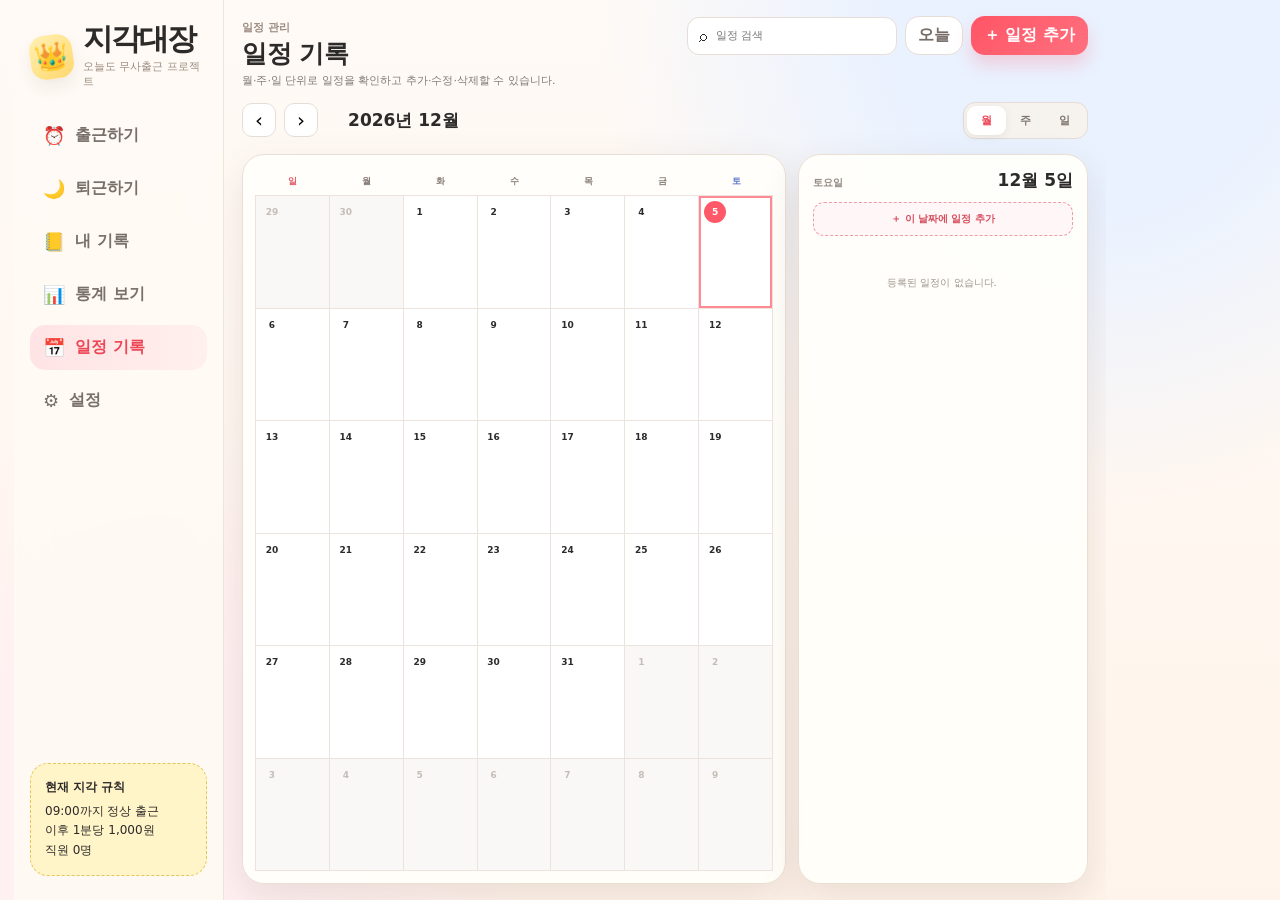
==== commit e92e6580: "퇴근 기록과 통계 및 시트 연동 추가" ====
--- a/calendar.html
+++ b/calendar.html
@@ -14,6 +14,7 @@
     <div class="brand"><div class="brand-mark">👑</div><div><h1>지각대장</h1><p>오늘도 무사출근 프로젝트</p></div></div>
     <nav class="nav">
       <a class="nav-item" href="./index.html"><span class="nav-emoji">⏰</span><span>출근하기</span></a>
+    <a class="nav-item" href="./checkout.html"><span class="nav-emoji">🌙</span><span>퇴근하기</span></a>
       <a class="nav-item" href="./records.html"><span class="nav-emoji">📒</span><span>내 기록</span></a>
       <a class="nav-item" href="./stats.html"><span class="nav-emoji">📊</span><span>통계 보기</span></a>
       <a class="nav-item active" href="./calendar.html"><span class="nav-emoji">📅</span><span>일정 기록</span></a>
--- a/style.css
+++ b/style.css
@@ -1126,3 +1126,76 @@
   .employee-lock-v22{font-size:7px;gap:4px}
   .employee-lock-v22 input[type="checkbox"]{width:14px;height:14px;min-width:14px}
 }
+
+/* v23 - checkout and work-hour statistics */
+.checkout-page{height:calc(100dvh - 124px);display:grid;place-items:center;padding:18px}
+.checkout-card{width:min(480px,100%);padding:28px;display:grid;gap:12px;text-align:center}
+.checkout-icon{font-size:46px}.checkout-card h3{margin:0;font-size:22px}.checkout-description{margin:0 0 8px;color:var(--muted);font-size:12px}
+.checkout-form{display:grid;gap:12px;text-align:left}.checkout-form label{display:grid;gap:6px;font-size:12px;font-weight:800}.checkout-form select,.checkout-form input{width:100%;border:1px solid #ded8d3;border-radius:12px;padding:12px 13px;background:#fff;color:#34302e}
+.checkout-shift{padding:12px;border-radius:12px;background:#fff6d9;color:#77684b;font-size:12px;text-align:center;font-weight:800}
+.checkout-form button:disabled{opacity:.7;cursor:default}
+@media(max-width:680px){.checkout-page{height:calc(100dvh - 150px);padding:8px}.checkout-card{padding:20px 16px}}
+@media(max-width:680px){.nav{grid-template-columns:repeat(6,minmax(0,1fr));gap:2px}.nav-item{padding:7px 2px;border-radius:10px;flex-direction:column;gap:2px;font-size:7px;line-height:1.1}.nav-emoji{font-size:16px}}
+body[data-page="stats"] .stats-page{grid-template-rows:auto minmax(0,1fr)}
+body[data-page="stats"] .metric-grid.compact{grid-template-columns:repeat(4,minmax(0,1fr));grid-auto-rows:minmax(84px,auto)}
+body[data-page="stats"] .metric strong{font-size:18px}
+@media(max-width:980px){body[data-page="stats"] .metric-grid.compact{grid-template-columns:repeat(3,minmax(0,1fr))}}
+@media(max-width:680px){body[data-page="stats"] .stats-page{height:calc(100dvh - 150px);grid-template-rows:auto minmax(0,1fr);overflow:auto}body[data-page="stats"] .metric-grid.compact{grid-template-columns:repeat(3,minmax(0,1fr));grid-auto-rows:minmax(68px,auto)}body[data-page="stats"] .metric strong{font-size:12px}body[data-page="stats"] .stats-charts{min-height:240px}}
+
+/* v24 checkout layout and Sheets setup dialog */
+body[data-page="checkout"] .checkout-main-v23{height:100dvh;overflow:hidden;padding:16px 18px;grid-template-rows:74px minmax(0,1fr)}
+body[data-page="checkout"] .checkout-workspace-v23{grid-template-columns:minmax(0,1.15fr) minmax(340px,.85fr);align-items:stretch}
+body[data-page="checkout"] .checkout-stage-v23{position:relative;isolation:isolate}
+.checkout-sunset-v23{position:absolute;z-index:1;inset:0;background:linear-gradient(180deg,rgba(244,205,155,.04),rgba(255,150,90,.26) 72%,rgba(255,106,95,.38));pointer-events:none}
+body[data-page="checkout"] .character-duck-wrap-v13{z-index:2}
+.checkout-duck-v23{animation:checkoutWalkV23 2.6s ease-in-out infinite!important;filter:drop-shadow(0 13px 13px rgba(0,0,0,.18)) sepia(.14) saturate(.92)}
+@keyframes checkoutWalkV23{0%,100%{transform:translate(-52%,0) rotate(-2deg)}25%{transform:translate(-47%,-8px) rotate(0)}50%{transform:translate(-43%,0) rotate(2deg)}75%{transform:translate(-48%,-5px) rotate(0)}}
+body[data-page="checkout"] .checkout-panel-v23{grid-template-rows:auto auto minmax(150px,1fr)}
+.checkout-kpis-v23>div:nth-child(1) strong,.checkout-kpis-v23>div:nth-child(2) strong,.checkout-kpis-v23>div:nth-child(3) strong{font-size:clamp(11px,1.2vw,17px)}
+.checkout-form-v23{grid-template-rows:auto auto minmax(35px,auto) auto!important;gap:8px!important}
+.checkout-shift-v23{padding:8px 10px;background:#fff6d9;border:1px solid #f0e1bd;border-radius:11px;color:#77684b;text-align:center;font-size:10px;font-weight:800}
+body[data-page="checkout"] .checkout-result-v23{grid-template-rows:auto auto auto}
+@media(max-width:900px){body[data-page="checkout"] .checkout-workspace-v23{grid-template-columns:minmax(280px,1fr) 340px}}
+@media(max-width:720px){body[data-page="checkout"]{overflow:auto}body[data-page="checkout"] .checkout-main-v23{height:auto;min-height:calc(100dvh - 62px);overflow:visible;padding:8px;grid-template-rows:auto auto}body[data-page="checkout"] .checkout-workspace-v23{grid-template-columns:1fr;grid-template-rows:minmax(250px,36vh) auto;overflow:visible}body[data-page="checkout"] .checkout-stage-v23{aspect-ratio:1/1;max-height:38vh}body[data-page="checkout"] .checkout-panel-v23{overflow:visible;grid-template-rows:auto auto auto}body[data-page="checkout"] .checkout-kpis-v23{grid-template-columns:repeat(5,minmax(0,1fr))}body[data-page="checkout"] .checkout-kpis-v23>div{padding:6px 4px}body[data-page="checkout"] .checkout-kpis-v23>div span{font-size:6px}body[data-page="checkout"] .checkout-kpis-v23>div strong{font-size:9px}body[data-page="checkout"] .checkout-result-v23{min-height:132px}}
+.sheets-panel-v23{margin-top:6px;padding-top:16px;border-top:1px dashed #e7dbd1;display:grid;gap:11px}.sheets-url-field-v23{display:grid;gap:6px;font-size:11px;font-weight:800}.sheets-url-field-v23 input{width:100%;border:1px solid #ded8d3;border-radius:11px;padding:10px 12px;background:#fff;font:inherit}.sheets-url-field-v23 small{font-size:9px;color:#9b918a;font-weight:500}.sheets-actions-v23{display:flex;gap:7px;flex-wrap:wrap}.sheets-actions-v23 button{font-size:10px;padding:9px 12px}.sheets-actions-v23 .sheets-save-v23{margin-left:auto}.sheets-help-dialog-v23{position:fixed;inset:50% auto auto 50%;transform:translate(-50%,-50%);width:min(600px,calc(100vw - 28px));max-height:min(84dvh,760px);overflow:auto;border:1px solid var(--line);border-radius:22px;padding:26px;background:#fffefa;color:var(--ink);box-shadow:0 24px 80px rgba(40,26,18,.28)}.sheets-help-dialog-v23::backdrop{background:rgba(35,27,23,.5);backdrop-filter:blur(3px)}.sheets-help-dialog-v23>form{position:absolute;top:12px;right:12px}.sheets-help-close-v23{border:0;background:#f5efea;border-radius:50%;width:34px;height:34px;font-size:15px;cursor:pointer}.sheets-help-dialog-v23 h2{font-size:21px;margin:6px 36px 14px 0}.sheets-help-dialog-v23 ol{padding-left:22px;display:grid;gap:11px;font-size:12px;line-height:1.65}.sheets-help-dialog-v23 a:not(.ghost-btn){color:#386db0;text-decoration:underline}.sheets-help-dialog-v23 code{font-size:11px;background:#f5efea;padding:2px 5px;border-radius:5px}.sheets-help-note-v23{padding:12px;border-radius:12px;background:#fff4df;color:#7c6244;font-size:10px;line-height:1.6}.sheets-help-actions-v23{display:flex;justify-content:flex-end;align-items:center;gap:8px;margin-top:16px}.sheets-status.error{background:#fff0f0;color:#a4323c;border:1px solid #f5ced0}
+body[data-page="records"] .table-wrap table{min-width:1040px}
+
+/* v25 checkout scene fit and selected attendance details */
+body[data-page="checkout"] .checkout-stage-v23{width:100%;height:100%;max-width:100%;max-height:100%;aspect-ratio:auto;background:#f7aa7b;border-radius:var(--radius)}
+body[data-page="checkout"] .checkout-stage-v23 .character-bg-v13{object-fit:cover;object-position:center center}
+body[data-page="checkout"] .checkout-stage-v23::after{background:linear-gradient(180deg,rgba(255,244,226,.02),rgba(255,214,174,.04) 65%,rgba(255,183,139,.16))}
+body[data-page="checkout"] .checkout-sunset-v23{background:linear-gradient(180deg,rgba(245,202,152,.01),rgba(255,171,112,.04) 76%,rgba(255,126,92,.10))}
+body[data-page="checkout"] .checkout-duck-v23{left:50%;bottom:5%;width:min(43%,360px);max-width:43%;max-height:58%;object-fit:contain;animation:checkoutWaveWalkV25 2.2s ease-in-out infinite!important}
+@keyframes checkoutWaveWalkV25{0%,100%{transform:translate(-50%,0) rotate(-1deg)}25%{transform:translate(-49%,-5px) rotate(0)}50%{transform:translate(-48%,0) rotate(1deg)}75%{transform:translate(-49%,-4px) rotate(0)}}
+body[data-page="checkout"] .character-shadow-v13{left:50%;bottom:4%;width:min(28%,220px);height:16px;transform:translateX(-50%)}
+@media(max-width:720px){body[data-page="checkout"] .checkout-stage-v23{width:100%;height:min(38vh,360px);min-height:220px;max-height:38vh;aspect-ratio:auto}body[data-page="checkout"] .checkout-duck-v23{width:min(42%,250px);max-width:42%;max-height:57%;bottom:5%}}
+
+/* v26 checkout uses the same page, content grid, and card sizing as check-in */
+body[data-page="checkout"] .checkout-main-v23{height:100dvh;min-width:0;overflow:hidden;padding:18px;display:grid;grid-template-rows:74px minmax(0,1fr);gap:12px}
+body[data-page="checkout"] .checkout-workspace-v23{min-height:0;display:grid;grid-template-columns:minmax(520px,1.2fr) minmax(420px,.8fr);gap:14px;align-items:start;overflow:hidden}
+body[data-page="checkout"] .checkout-stage-v23{width:100%;height:auto;max-width:none;max-height:none;aspect-ratio:1 / 1;align-self:start;overflow:hidden;border-radius:var(--radius)}
+body[data-page="checkout"] .checkout-panel-v23{min-width:0;min-height:0;display:grid;grid-template-rows:auto auto auto;align-content:start;gap:10px;overflow-y:auto;overflow-x:hidden;padding-right:4px}
+body[data-page="checkout"] .checkout-panel-v23::-webkit-scrollbar{width:10px}
+body[data-page="checkout"] .checkout-panel-v23::-webkit-scrollbar-thumb{background:#e5d8ce;border-radius:99px;border:2px solid #f7f1eb}
+body[data-page="checkout"] .checkout-kpis-v23{grid-template-columns:1.2fr repeat(4,1fr)}
+body[data-page="checkout"] .checkout-kpis-v23>div:nth-child(-n+3) strong{font-size:inherit}
+body[data-page="checkout"] .checkout-form-v23{grid-template-rows:auto auto auto auto!important;gap:10px!important}
+body[data-page="checkout"] .checkout-form-v23 label{gap:5px}
+body[data-page="checkout"] .checkout-form-v23 select,
+body[data-page="checkout"] .checkout-form-v23 input{min-height:42px}
+body[data-page="checkout"] .checkout-result-v23{grid-template-rows:auto auto;min-height:0}
+@media(max-width:1180px){body[data-page="checkout"] .checkout-main-v23{padding:12px;grid-template-rows:74px minmax(0,1fr)}body[data-page="checkout"] .checkout-workspace-v23{grid-template-columns:minmax(430px,1.1fr) minmax(360px,.9fr)}body[data-page="checkout"] .checkout-panel-v23{gap:8px}}
+@media(max-width:900px){body[data-page="checkout"] .checkout-workspace-v23{grid-template-columns:minmax(320px,1fr) 340px}body[data-page="checkout"] .checkout-duck-v23{width:min(50%,320px);max-height:48%}}
+@media(max-width:720px){
+  body[data-page="checkout"]{overflow:auto}
+  body[data-page="checkout"] .checkout-main-v23{height:auto;min-height:calc(100dvh - 62px);overflow:visible;padding:8px;grid-template-rows:auto auto;gap:7px}
+  body[data-page="checkout"] .checkout-main-v23 .checkin-v13-head{align-items:center}
+  body[data-page="checkout"] .checkout-workspace-v23{grid-template-columns:1fr;grid-template-rows:minmax(300px,44vh) auto;overflow:visible}
+  body[data-page="checkout"] .checkout-stage-v23{width:100%;height:auto;max-height:none;aspect-ratio:1 / 1}
+  body[data-page="checkout"] .checkout-panel-v23{overflow:visible;padding-right:0}
+  body[data-page="checkout"] .checkout-kpis-v23{grid-template-columns:1.15fr repeat(4,1fr)}
+  body[data-page="checkout"] .checkout-form-v23 select,
+  body[data-page="checkout"] .checkout-form-v23 input{min-height:38px}
+  body[data-page="checkout"] .checkout-duck-v23{width:min(46%,230px);max-width:46%;max-height:42%;bottom:6%}
+  body[data-page="checkout"] .character-shadow-v13{width:min(28%,150px);bottom:5%;height:14px}
+}
